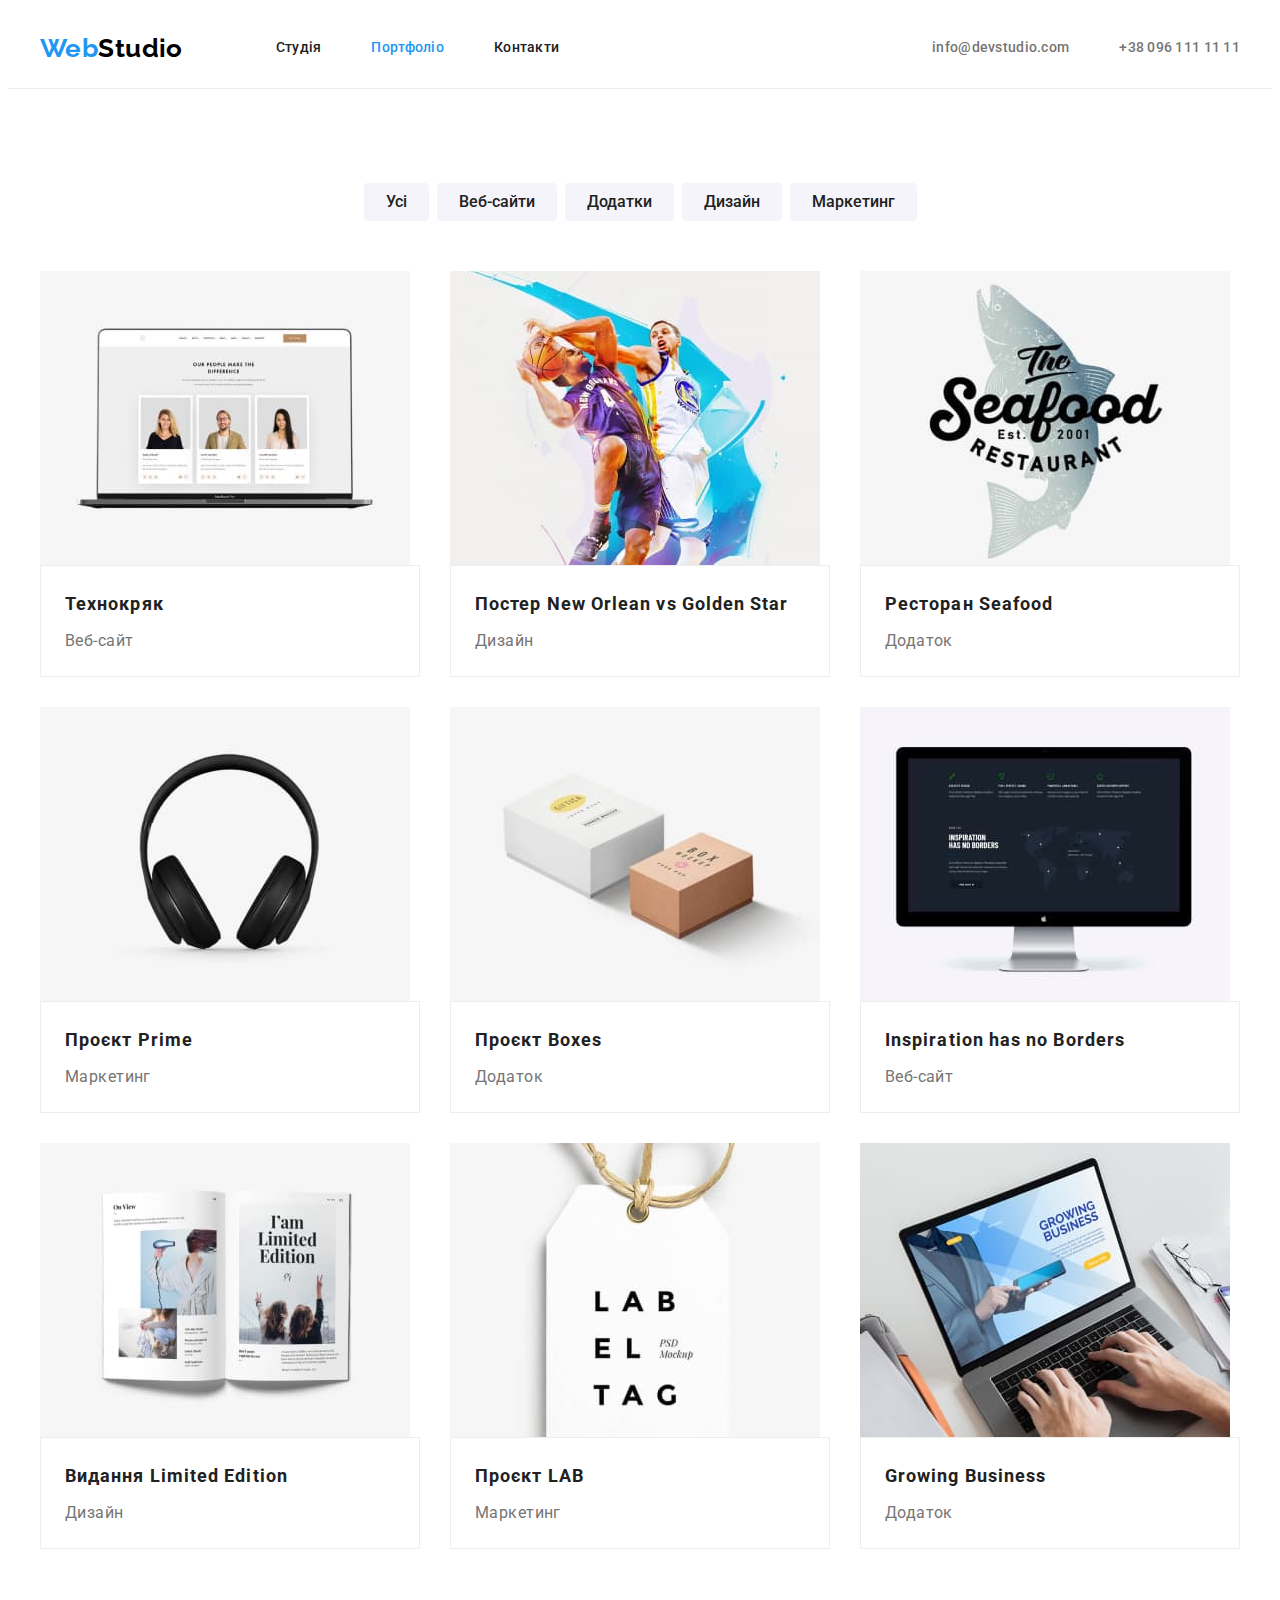
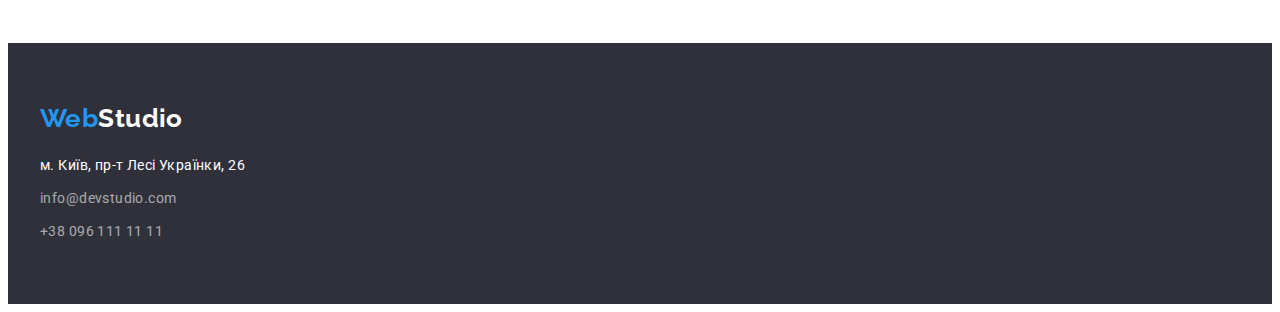
==== portfolio.html @ 96fea526 "initial commit" ====
<!DOCTYPE html>
<html lang="uk">

<head>
  <meta charset="UTF-8" />
  <meta http-equiv="X-UA-Compatible" content="IE=edge" />
  <meta name="viewport" content="width=device-width, initial-scale=1.0" />
  <title>Портфоліо</title>
  <link rel="preconnect" href="https://fonts.googleapis.com" />
  <link rel="preconnect" href="https://fonts.gstatic.com" crossorigin />
  <link href="https://fonts.googleapis.com/css2?family=Raleway:wght@700&family=Roboto:wght@400;500;700;900&display=swap"
    rel="stylesheet" />
  <link rel="stylesheet" href="https://cdnjs.cloudflare.com/ajax/libs/modern-normalize/1.1.0/modern-normalize.min.css"
    integrity="sha512-wpPYUAdjBVSE4KJnH1VR1HeZfpl1ub8YT/NKx4PuQ5NmX2tKuGu6U/JRp5y+Y8XG2tV+wKQpNHVUX03MfMFn9Q=="
    crossorigin="anonymous" referrerpolicy="no-referrer" />
  <link rel="stylesheet" href="./css/styles.css" />
</head>

<body>
  <header class="header">
    <div class="container">
      <nav class="header-nav">
        <a class="header-logo link" href="./index.html" lang="en"><span class="logo-accent">Web</span>Studio</a>
        <ul class="nav-list list">
          <li class="nav-item"><a class="nav-link link" href="./index.html">Студія</a></li>
          <li class="nav-item"><a class="nav-link link current" href="./portfolio.html">Портфоліо</a></li>
          <li class="nav-item"><a class="nav-link link" href="#">Контакти</a></li>
        </ul>
      </nav>
      <ul class="nav-contacts list">
        <li class="nav-item"><a class="nav-link link" href="mailto:info@devstudio.com">info@devstudio.com</a>
        </li>
        <li class="nav-item"><a class="nav-link link" href="tel:+380961111111">+38 096 111 11 11</a></li>
      </ul>
    </div>
  </header>
  <main>
    <section class="portfolio section">
      <div class="container">
        <h2 class="visually-hidden">Портфоліо</h2>
        <ul class="portfolio-filter list">
          <li class="portfolio-filter-item">
            <button class="portfolio-filter-button btn" type="button">Усі</button>
          </li>
          <li class="portfolio-filter-item">
            <button class="portfolio-filter-button btn" type="button">Веб-сайти</button>
          </li>
          <li class="portfolio-filter-item">
            <button class="portfolio-filter-button btn" type="button">Додатки</button>
          </li>
          <li class="portfolio-filter-item">
            <button class="portfolio-filter-button btn" type="button">Дизайн</button>
          </li>
          <li class="portfolio-filter-item">
            <button class="portfolio-filter-button btn" type="button">Маркетинг</button>
          </li>
        </ul>
        <ul class="portfolio-list list">
          <li class="portfolio-item">
            <img src="./images/technocrack.jpg" alt="Технокряк" width="370" />
            <div class="portfolio-item-text">
              <h3 class="portfolio-title">Технокряк</h3>
              <p class="portfolio-text">Веб-сайт</p>
            </div>
          </li>
          <li class="portfolio-item">
            <img src="./images/no_vs_gs.jpg" alt="Постер New Orlean vs Golden Star" width="370" />
            <div class="portfolio-item-text">
              <h3 class="portfolio-title">Постер New Orlean vs Golden Star</h3>
              <p class="portfolio-text">Дизайн</p>
            </div>
          </li>
          <li class="portfolio-item">
            <img src="./images/seafood.jpg" alt="Ресторан Seafood" width="370" />
            <div class="portfolio-item-text">
              <h3 class="portfolio-title">Ресторан Seafood</h3>
              <p class="portfolio-text">Додаток</p>
            </div>
          </li>
          <li class="portfolio-item">
            <img src="./images/prime.jpg" alt="Проєкт Prime" width="370" />
            <div class="portfolio-item-text">
              <h3 class="portfolio-title">Проєкт Prime</h3>
              <p class="portfolio-text">Маркетинг</p>
            </div>
          </li>
          <li class="portfolio-item">
            <img src="./images/boxes.jpg" alt="Проєкт Boxes" width="370" />
            <div class="portfolio-item-text">
              <h3 class="portfolio-title">Проєкт Boxes</h3>
              <p class="portfolio-text">Додаток</p>
            </div>
          </li>
          <li class="portfolio-item">
            <img src="./images/noborders.jpg" alt="Inspiration has no Borders" width="370" />
            <div class="portfolio-item-text">
              <h3 class="portfolio-title">Inspiration has no Borders</h3>
              <p class="portfolio-text">Веб-сайт</p>
            </div>
          </li>
          <li class="portfolio-item">
            <img src="./images/limited_edition.jpg" alt="Видання Limited Edition" width="370" />
            <div class="portfolio-item-text">
              <h3 class="portfolio-title">Видання Limited Edition</h3>
              <p class="portfolio-text">Дизайн</p>
            </div>
          </li>
          <li class="portfolio-item">
            <img src="./images/lab.jpg" alt="Проєкт LAB" width="370" />
            <div class="portfolio-item-text">
              <h3 class="portfolio-title">Проєкт LAB</h3>
              <p class="portfolio-text">Маркетинг</p>
            </div>
          </li>
          <li class="portfolio-item">
            <img src="./images/growing_business.jpg" alt="Growing Business" width="370" />
            <div class="portfolio-item-text">
              <h3 class="portfolio-title">Growing Business</h3>
              <p class="portfolio-text">Додаток</p>
            </div>
          </li>
        </ul>
      </div>

    </section>
  </main>
  <footer class="footer">
    <div class="container">
      <a class="footer-logo link" href="./index.html" lang="en"><span class="logo-accent">Web</span>Studio</a>
      <address class="footer-address">
        <ul class="list">
          <li class="footer-contacts-item">
            <a class="footer-postal link" href="https://goo.gl/maps/XaBxfudeR8YshsFn6" target="_blank"
              rel="nofollow noreferrer noopener">м. Київ, пр-т Лесі Українки, 26</a>
          </li>
          <li class="footer-contacts-item">
            <a class="footer-contacts link" href="mailto:info@devstudio.com">info@devstudio.com</a>
          </li>
          <li class="footer-contacts-item"><a class="footer-contacts link" href="tel:+380961111111">+38 096 111 11
              11</a></li>
        </ul>
      </address>
    </div>
  </footer>
</body>

</html>
---- css/styles.css ----
/* global reset */
h1,
h2,
h3,
h4,
h5,
h6,
p,
ul,
li {
  margin: 0;
  padding: 0;
  border: 0;
  font-size: 100%;
  font: inherit;
  vertical-align: baseline;
}

a,
img {
  display: block;
  max-width: 100%;
  height: auto;
}

/* general syles */
:root {
  --main-font: 'Roboto', sans-serif;
  --second-font: 'Raleway', sans-serif;

  --main-color: #757575;
  --second-color: #212121;
  --accent-color: #2196f3;
  --accent-second-color: #188ce8;
  --foreground-second-color: rgba(255, 255, 255, 0.6);
  --background-color: #ffffff;
  --background-second-color: #2f303a;
  --background-third-color: #f5f4fa;

  --card-set-gap: 30px;
}

body {
  font-family: var(--main-font);
  font-size: 14px;
  line-height: 1.71;
  letter-spacing: 0.03em;
  color: var(--main-color);
}

.list {
  list-style: none;
}

.link {
  color: inherit;
  text-decoration: none;
}

.link:visited {
  color: inherit;
}

.link:hover,
.link:focus {
  color: var(--accent-color);
}

.btn {
  font-family: inherit;
}

.visually-hidden {
  position: absolute;
  width: 1px;
  height: 1px;
  margin: -1px;
  border: 0;
  padding: 0;
  white-space: nowrap;
  clip-path: inset(100%);
  overflow: hidden;
}

.container {
  width: 1200px;
  padding: 0 15px;
  margin: 0 auto;
}

/* studio styles */

.header {
  border-bottom: 1px solid #ececec;

  background-color: var(--background-color);
}

.header > .container {
  display: flex;
  align-items: center;
  justify-content: space-between;
}

.header-nav {
  display: flex;
  align-items: center;
}

.header-logo {
  margin-right: 93px;
}

.header-logo.link {
  font-family: var(--second-font);
  color: #000000;
  font-weight: 700;
  font-size: 26px;
  line-height: 1.19;
}

.logo-accent {
  color: var(--accent-color);
}

.nav-list {
  display: flex;
  font-weight: 500;
  font-size: 14px;
  line-height: 1.14;
  letter-spacing: 0.02em;
  color: var(--second-color);
}

.nav-link {
  padding: 32px 0;
}

.nav-item:not(:last-child) {
  margin-right: 50px;
}

.current.link {
  color: var(--accent-color);
}

.nav-contacts {
  display: flex;
  font-weight: 500;
  font-size: 14px;
  line-height: 1.14;
  letter-spacing: 0.02em;
}

.section {
  padding: 94px 0;
}

.hero {
  padding-top: 200px;
  padding-bottom: 200px;

  background-color: var(--background-second-color);
}

.hero > .container {
  text-align: center;
}

.hero-title {
  font-weight: 900;
  font-size: 44px;
  line-height: 1.36;
  letter-spacing: 0.06em;
  text-transform: uppercase;
  max-width: 15em;
  margin-left: auto;
  margin-right: auto;
  margin-bottom: 30px;

  color: var(--background-color);
}

.hero-button {
  cursor: pointer;

  font-weight: 700;
  font-size: 16px;
  line-height: 1.88;
  color: var(--background-color);
  letter-spacing: 0.06em;
  padding: 10px 32px;

  box-shadow: 0px 4px 4px rgba(0, 0, 0, 0.15);
  border-radius: 4px;
  border: none;

  background-color: var(--accent-color);
}

.hero-button:hover,
.hero-button:focus,
.hero-button:active {
  background-color: var(--accent-second-color);
}

.benefits-list {
  display: flex;
}

.benefits {
  background-color: var(--background-color);
}

.benefits-title {
  font-weight: 700;
  font-size: 14px;
  line-height: 1.14;
  text-transform: uppercase;
  margin-bottom: 10px;

  color: var(--second-color);
}

.benefits-item {
  flex-basis: 270px;
}

.benefits-item:not(:last-child) {
  margin-right: 30px;
}

.about {
  padding-top: 0;

  background-color: var(--background-color);
}

.about-title,
.team-title {
  font-weight: 700;
  font-size: 36px;
  line-height: 1.17;
  text-align: center;
  margin-bottom: 50px;

  color: var(--second-color);
}

.about-list {
  display: flex;
}

.about-item:not(:last-child) {
  margin-right: 30px;
}

.team {
  background-color: var(--background-third-color);
}

.team-member-list {
  display: flex;
}

.team-member-item:not(:last-child) {
  margin-right: 30px;
}

.team-member-item {
  background-color: var(--background-color);
  text-align: center;
  box-shadow: 0px 1px 3px rgba(0, 0, 0, 0.12), 0px 1px 1px rgba(0, 0, 0, 0.14),
    0px 2px 1px rgba(0, 0, 0, 0.2);
  border-radius: 0px 0px 4px 4px;
}

.team-member-text {
  padding-top: 30px;
  padding-bottom: 30px;
}

.team-member-name {
  font-weight: 500;
  font-size: 16px;
  line-height: 1.19;
  margin-bottom: 10px;

  color: var(--second-color);
}

.team-member {
  font-size: 16px;
  line-height: 1.19;
}

/* portfolio styles */

.portfolio {
  background-color: var(--background-color);
}

.portfolio-filter {
  display: flex;
  margin-bottom: 50px;
  justify-content: center;
}

.portfolio-filter-item:not(:last-child) {
  margin-right: 8px;
}

.portfolio-filter-button {
  cursor: poixnter;

  font-weight: 500;
  font-size: 16px;
  line-height: 1.62;
  padding: 6px 22px;

  color: var(--second-color);
  background-color: var(--background-third-color);

  border-radius: 4px;
  border: none;
}

.portfolio-filter-button:hover,
.portfolio-filter-button:focus,
.portfolio-filter-button:active {
  color: var(--background-color);

  background-color: var(--accent-color);
  box-shadow: 0px 3px 1px rgba(0, 0, 0, 0.1), 0px 1px 2px rgba(0, 0, 0, 0.08),
    0px 2px 2px rgba(0, 0, 0, 0.12);
}

.portfolio-list {
  display: flex;
  flex-wrap: wrap;
  margin-right: calc(-1 * var(--card-set-gap));
  margin-bottom: calc(-1 * var(--card-set-gap));
}

.portfolio-item {
  flex-basis: calc(100% / 3 - var(--card-set-gap));
  margin-right: var(--card-set-gap);
  margin-bottom: var(--card-set-gap);
}

.portfolio-item-text {
  border: 1px solid #eeeeee;
  padding: 20px 24px;
}

.portfolio-title {
  font-weight: 700;
  font-size: 18px;
  line-height: 2;
  letter-spacing: 0.06em;
  margin-bottom: 4px;

  color: var(--second-color);
}

.portfolio-text {
  font-size: 16px;
  line-height: 1.88;
}

/* footer styles */

.footer {
  padding-top: 60px;
  padding-bottom: 60px;

  background-color: var(--background-second-color);
}

.footer-logo.link {
  font-family: var(--second-font);
  font-weight: 700;
  font-size: 26px;
  line-height: 1.19;
  margin-bottom: 20px;

  color: var(--background-color);
}

.footer-contacts-item:not(:last-child) {
  margin-bottom: 9px;
}

.footer-address {
  font-style: normal;
}

.footer-postal.link {
  color: var(--background-color);
}

.footer-contacts.link {
  color: var(--foreground-second-color);
}
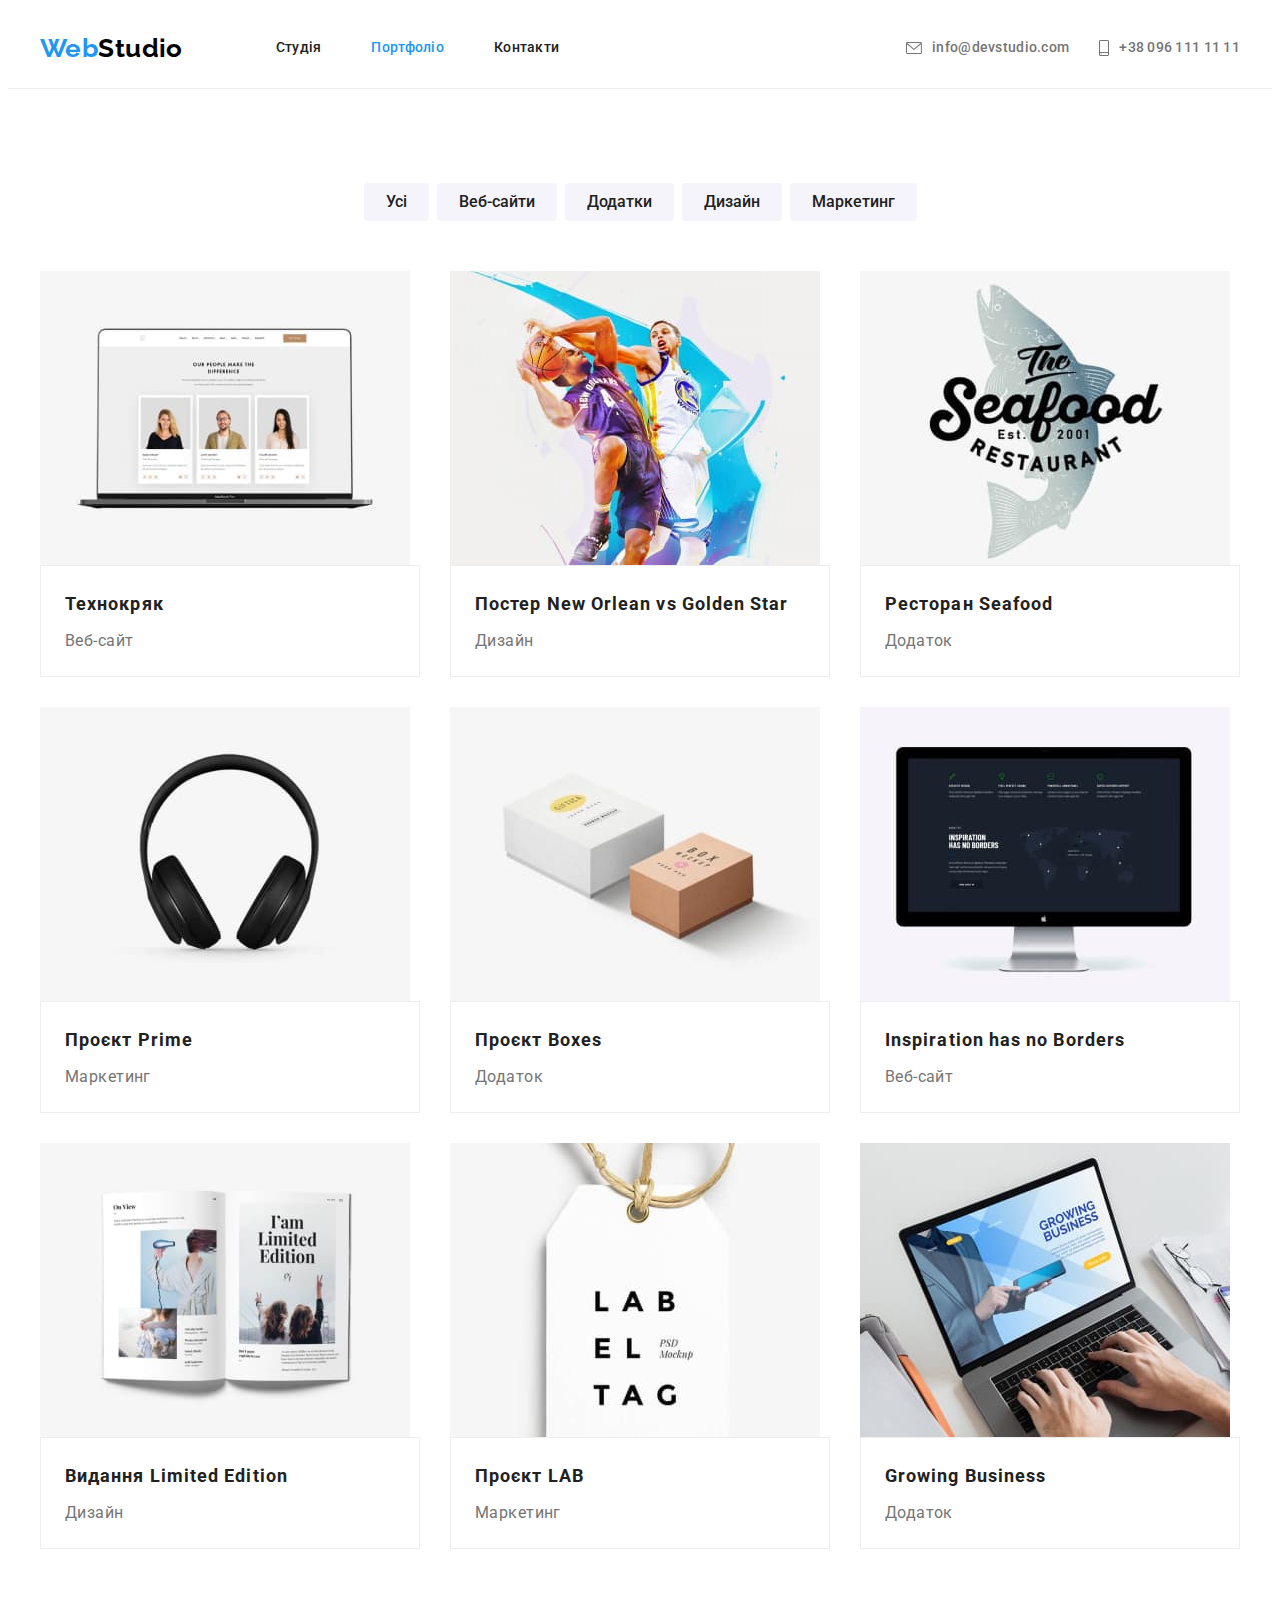
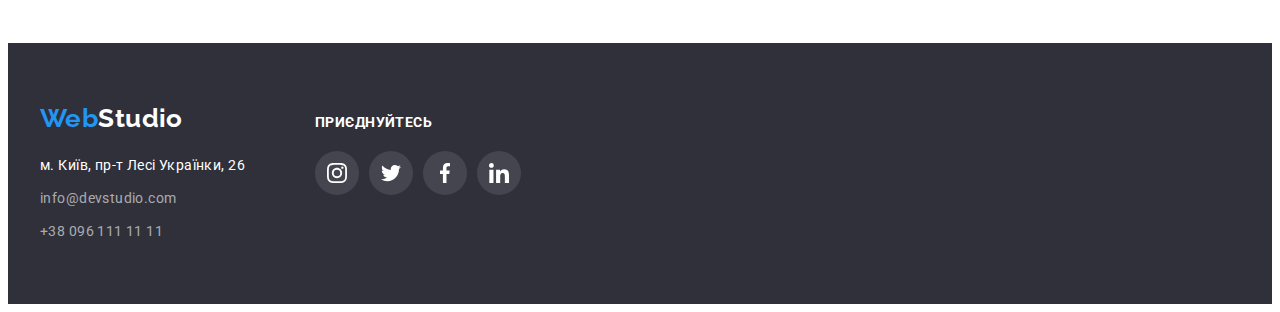
==== commit 8fc27c46: "added decoration elements" ====
--- a/portfolio.html
+++ b/portfolio.html
@@ -28,9 +28,23 @@
         </ul>
       </nav>
       <ul class="nav-contacts list">
-        <li class="nav-item"><a class="nav-link link" href="mailto:info@devstudio.com">info@devstudio.com</a>
+        <li class="nav-item"><a class="nav-link link" href="mailto:info@devstudio.com">
+            <div class="nav-contacts-wrapper">
+              <svg class="nav-item-icon" width="16" height="12">
+                <use href="./images/icons.svg#envelope"></use>
+              </svg>
+              <p>info@devstudio.com</p>
+            </div>
+          </a>
         </li>
-        <li class="nav-item"><a class="nav-link link" href="tel:+380961111111">+38 096 111 11 11</a></li>
+        <li class="nav-item"><a class="nav-link link" href="tel:+380961111111">
+            <div class="nav-contacts-wrapper">
+              <svg class="nav-item-icon" width="10" height="16">
+                <use href="./images/icons.svg#smartphone"></use>
+              </svg>
+              <p>+38 096 111 11 11</p>
+            </div>
+          </a></li>
       </ul>
     </div>
   </header>
@@ -57,67 +71,85 @@
         </ul>
         <ul class="portfolio-list list">
           <li class="portfolio-item">
-            <img src="./images/technocrack.jpg" alt="Технокряк" width="370" />
-            <div class="portfolio-item-text">
-              <h3 class="portfolio-title">Технокряк</h3>
-              <p class="portfolio-text">Веб-сайт</p>
-            </div>
-          </li>
-          <li class="portfolio-item">
-            <img src="./images/no_vs_gs.jpg" alt="Постер New Orlean vs Golden Star" width="370" />
-            <div class="portfolio-item-text">
-              <h3 class="portfolio-title">Постер New Orlean vs Golden Star</h3>
-              <p class="portfolio-text">Дизайн</p>
-            </div>
-          </li>
-          <li class="portfolio-item">
-            <img src="./images/seafood.jpg" alt="Ресторан Seafood" width="370" />
-            <div class="portfolio-item-text">
-              <h3 class="portfolio-title">Ресторан Seafood</h3>
-              <p class="portfolio-text">Додаток</p>
-            </div>
-          </li>
-          <li class="portfolio-item">
-            <img src="./images/prime.jpg" alt="Проєкт Prime" width="370" />
-            <div class="portfolio-item-text">
-              <h3 class="portfolio-title">Проєкт Prime</h3>
-              <p class="portfolio-text">Маркетинг</p>
-            </div>
-          </li>
-          <li class="portfolio-item">
-            <img src="./images/boxes.jpg" alt="Проєкт Boxes" width="370" />
-            <div class="portfolio-item-text">
-              <h3 class="portfolio-title">Проєкт Boxes</h3>
-              <p class="portfolio-text">Додаток</p>
-            </div>
-          </li>
-          <li class="portfolio-item">
-            <img src="./images/noborders.jpg" alt="Inspiration has no Borders" width="370" />
-            <div class="portfolio-item-text">
-              <h3 class="portfolio-title">Inspiration has no Borders</h3>
-              <p class="portfolio-text">Веб-сайт</p>
-            </div>
-          </li>
-          <li class="portfolio-item">
-            <img src="./images/limited_edition.jpg" alt="Видання Limited Edition" width="370" />
-            <div class="portfolio-item-text">
-              <h3 class="portfolio-title">Видання Limited Edition</h3>
-              <p class="portfolio-text">Дизайн</p>
-            </div>
-          </li>
-          <li class="portfolio-item">
-            <img src="./images/lab.jpg" alt="Проєкт LAB" width="370" />
-            <div class="portfolio-item-text">
-              <h3 class="portfolio-title">Проєкт LAB</h3>
-              <p class="portfolio-text">Маркетинг</p>
-            </div>
-          </li>
-          <li class="portfolio-item">
-            <img src="./images/growing_business.jpg" alt="Growing Business" width="370" />
-            <div class="portfolio-item-text">
-              <h3 class="portfolio-title">Growing Business</h3>
-              <p class="portfolio-text">Додаток</p>
-            </div>
+            <a href="#" class="portfolio-link link">
+              <img src="./images/technocrack.jpg" alt="Технокряк" width="370" />
+              <div class="portfolio-item-text">
+                <h3 class="portfolio-title">Технокряк</h3>
+                <p class="portfolio-text">Веб-сайт</p>
+              </div>
+            </a>
+          </li>
+          <li class="portfolio-item">
+            <a href="#" class="portfolio-link link">
+              <img src="./images/no_vs_gs.jpg" alt="Постер New Orlean vs Golden Star" width="370" />
+              <div class="portfolio-item-text">
+                <h3 class="portfolio-title">Постер New Orlean vs Golden Star</h3>
+                <p class="portfolio-text">Дизайн</p>
+              </div>
+            </a>
+          </li>
+          <li class="portfolio-item">
+            <a href="#" class="portfolio-link link">
+              <img src="./images/seafood.jpg" alt="Ресторан Seafood" width="370" />
+              <div class="portfolio-item-text">
+                <h3 class="portfolio-title">Ресторан Seafood</h3>
+                <p class="portfolio-text">Додаток</p>
+              </div>
+            </a>
+          </li>
+          <li class="portfolio-item">
+            <a href="#" class="portfolio-link link">
+              <img src="./images/prime.jpg" alt="Проєкт Prime" width="370" />
+              <div class="portfolio-item-text">
+                <h3 class="portfolio-title">Проєкт Prime</h3>
+                <p class="portfolio-text">Маркетинг</p>
+              </div>
+            </a>
+          </li>
+          <li class="portfolio-item">
+            <a href="#" class="portfolio-link link">
+              <img src="./images/boxes.jpg" alt="Проєкт Boxes" width="370" />
+              <div class="portfolio-item-text">
+                <h3 class="portfolio-title">Проєкт Boxes</h3>
+                <p class="portfolio-text">Додаток</p>
+              </div>
+            </a>
+          </li>
+          <li class="portfolio-item">
+            <a href="#" class="portfolio-link link">
+              <img src="./images/noborders.jpg" alt="Inspiration has no Borders" width="370" />
+              <div class="portfolio-item-text">
+                <h3 class="portfolio-title">Inspiration has no Borders</h3>
+                <p class="portfolio-text">Веб-сайт</p>
+              </div>
+            </a>
+          </li>
+          <li class="portfolio-item">
+            <a href="#" class="portfolio-link link">
+              <img src="./images/limited_edition.jpg" alt="Видання Limited Edition" width="370" />
+              <div class="portfolio-item-text">
+                <h3 class="portfolio-title">Видання Limited Edition</h3>
+                <p class="portfolio-text">Дизайн</p>
+              </div>
+            </a>
+          </li>
+          <li class="portfolio-item">
+            <a href="#" class="portfolio-link link">
+              <img src="./images/lab.jpg" alt="Проєкт LAB" width="370" />
+              <div class="portfolio-item-text">
+                <h3 class="portfolio-title">Проєкт LAB</h3>
+                <p class="portfolio-text">Маркетинг</p>
+              </div>
+            </a>
+          </li>
+          <li class="portfolio-item">
+            <a href="#" class="portfolio-link link">
+              <img src="./images/growing_business.jpg" alt="Growing Business" width="370" />
+              <div class="portfolio-item-text">
+                <h3 class="portfolio-title">Growing Business</h3>
+                <p class="portfolio-text">Додаток</p>
+              </div>
+            </a>
           </li>
         </ul>
       </div>
@@ -126,20 +158,55 @@
   </main>
   <footer class="footer">
     <div class="container">
-      <a class="footer-logo link" href="./index.html" lang="en"><span class="logo-accent">Web</span>Studio</a>
-      <address class="footer-address">
-        <ul class="list">
-          <li class="footer-contacts-item">
-            <a class="footer-postal link" href="https://goo.gl/maps/XaBxfudeR8YshsFn6" target="_blank"
-              rel="nofollow noreferrer noopener">м. Київ, пр-т Лесі Українки, 26</a>
-          </li>
-          <li class="footer-contacts-item">
-            <a class="footer-contacts link" href="mailto:info@devstudio.com">info@devstudio.com</a>
-          </li>
-          <li class="footer-contacts-item"><a class="footer-contacts link" href="tel:+380961111111">+38 096 111 11
-              11</a></li>
-        </ul>
-      </address>
+      <div class="footer-contacts-wrapper">
+        <a class="footer-logo link" href="./index.html" lang="en"><span class="logo-accent">Web</span>Studio</a>
+        <address class="footer-address">
+          <ul class="list">
+            <li class="footer-contacts-item">
+              <a class="footer-postal link" href="https://goo.gl/maps/XaBxfudeR8YshsFn6" target="_blank"
+                rel="nofollow noreferrer noopener">м. Київ, пр-т Лесі Українки, 26</a>
+            </li>
+            <li class="footer-contacts-item">
+              <a class="footer-contacts link" href="mailto:info@devstudio.com">info@devstudio.com</a>
+            </li>
+            <li class="footer-contacts-item"><a class="footer-contacts link" href="tel:+380961111111">+38 096 111 11
+                11</a></li>
+          </ul>
+        </address>
+      </div>
+      <div class="footer-socials-wrapper">
+        <h3 class="footer-socials-title">Приєднуйтесь</h3>
+        <ul class="footer-social-list list">
+          <li class="footer-social-item">
+            <a href="#" class="footer-social-link link">
+              <svg class="footer-social-icon" width="20" height="20">
+                <use href="./images/icons.svg#instagram"></use>
+              </svg>
+            </a>
+          </li>
+          <li class="footer-social-item">
+            <a href="#" class="footer-social-link link">
+              <svg class="footer-social-icon" width="20" height="20">
+                <use href="./images/icons.svg#twitter"></use>
+              </svg>
+            </a>
+          </li>
+          <li class="footer-social-item">
+            <a href="#" class="footer-social-link link">
+              <svg class="footer-social-icon" width="20" height="20">
+                <use href="./images/icons.svg#facebook"></use>
+              </svg>
+            </a>
+          </li>
+          <li class="footer-social-item">
+            <a href="#" class="footer-social-link link">
+              <svg class="footer-social-icon" width="20" height="20">
+                <use href="./images/icons.svg#linkedin"></use>
+              </svg>
+            </a>
+          </li>
+        </ul>
+      </div>
     </div>
   </footer>
 </body>
--- a/css/styles.css
+++ b/css/styles.css
@@ -17,7 +17,8 @@
 }
 
 a,
-img {
+img,
+svg {
   display: block;
   max-width: 100%;
   height: auto;
@@ -25,8 +26,8 @@
 
 /* general syles */
 :root {
-  --main-font: 'Roboto', sans-serif;
-  --second-font: 'Raleway', sans-serif;
+  --main-font: "Roboto", sans-serif;
+  --second-font: "Raleway", sans-serif;
 
   --main-color: #757575;
   --second-color: #212121;
@@ -36,6 +37,8 @@
   --background-color: #ffffff;
   --background-second-color: #2f303a;
   --background-third-color: #f5f4fa;
+  --icons-link-color: #afb1b8;
+  --icons-background-color: rgba(255, 255, 255, 0.1);
 
   --card-set-gap: 30px;
 }
@@ -130,14 +133,11 @@
   line-height: 1.14;
   letter-spacing: 0.02em;
   color: var(--second-color);
+  gap: 50px;
 }
 
 .nav-link {
   padding: 32px 0;
-}
-
-.nav-item:not(:last-child) {
-  margin-right: 50px;
 }
 
 .current.link {
@@ -150,6 +150,17 @@
   font-size: 14px;
   line-height: 1.14;
   letter-spacing: 0.02em;
+  gap: 30px;
+}
+
+.nav-contacts-wrapper {
+  display: flex;
+  align-items: center;
+}
+
+.nav-item-icon {
+  margin-right: 10px;
+  fill: currentColor;
 }
 
 .section {
@@ -161,6 +172,12 @@
   padding-bottom: 200px;
 
   background-color: var(--background-second-color);
+  background-image: linear-gradient(
+      rgba(47, 48, 58, 0.4),
+      rgba(47, 48, 58, 0.4)
+    ),
+    url("../images/hero.jpg");
+  background-size: cover;
 }
 
 .hero > .container {
@@ -206,11 +223,30 @@
 
 .benefits-list {
   display: flex;
+  gap: 30px;
 }
 
 .benefits {
   background-color: var(--background-color);
 }
+
+.benefits-icon-wrapper {
+  display: flex;
+  justify-content: center;
+  align-items: center;
+  width: 100%;
+  padding-top: 25px;
+  padding-bottom: 25px;
+  margin-bottom: 30px;
+  border-radius: 4px;
+
+  background-color: var(--background-third-color);
+}
+/* 
+.benefits-icon-wrapper:hover {
+  box-shadow: 0px 4px 4px 0px rgba(0, 0, 0, 0.25);
+  border: 1px solid;
+} */
 
 .benefits-title {
   font-weight: 700;
@@ -226,10 +262,6 @@
   flex-basis: 270px;
 }
 
-.benefits-item:not(:last-child) {
-  margin-right: 30px;
-}
-
 .about {
   padding-top: 0;
 
@@ -237,7 +269,8 @@
 }
 
 .about-title,
-.team-title {
+.team-title,
+.customers-title {
   font-weight: 700;
   font-size: 36px;
   line-height: 1.17;
@@ -249,10 +282,7 @@
 
 .about-list {
   display: flex;
-}
-
-.about-item:not(:last-child) {
-  margin-right: 30px;
+  gap: 30px;
 }
 
 .team {
@@ -261,10 +291,7 @@
 
 .team-member-list {
   display: flex;
-}
-
-.team-member-item:not(:last-child) {
-  margin-right: 30px;
+  gap: 30px;
 }
 
 .team-member-item {
@@ -276,8 +303,7 @@
 }
 
 .team-member-text {
-  padding-top: 30px;
-  padding-bottom: 30px;
+  padding: 30px 32px;
 }
 
 .team-member-name {
@@ -292,6 +318,56 @@
 .team-member {
   font-size: 16px;
   line-height: 1.19;
+  margin-bottom: 16px;
+}
+
+.team-social-list {
+  display: flex;
+  justify-content: space-between;
+  align-items: center;
+}
+
+.team-social-link {
+  border-radius: 50%;
+  padding: 12px;
+  color: var(--icons-link-color);
+}
+
+.team-social-link:hover {
+  background-color: var(--accent-color);
+  color: var(--background-color);
+}
+
+.team-social-icon {
+  fill: currentColor;
+}
+
+.customers {
+  background-color: var(--background-color);
+}
+
+.customers-list {
+  display: flex;
+  justify-content: space-between;
+  align-items: center;
+}
+
+.customers-link {
+  border: 1px solid var(--icons-link-color);
+  border-radius: 4px;
+  padding: 16px 32px;
+  display: flex;
+  justify-content: center;
+  align-items: center;
+}
+
+.customers-link:hover {
+  border-color: var(--accent-color);
+  color: var(--accent-color);
+}
+
+.customers-icon {
+  fill: currentColor;
 }
 
 /* portfolio styles */
@@ -304,10 +380,7 @@
   display: flex;
   margin-bottom: 50px;
   justify-content: center;
-}
-
-.portfolio-filter-item:not(:last-child) {
-  margin-right: 8px;
+  gap: 8px;
 }
 
 .portfolio-filter-button {
@@ -348,6 +421,13 @@
   margin-bottom: var(--card-set-gap);
 }
 
+.portfolio-link:hover,
+.portfolio-link:active,
+.portfolio-link:focus {
+  box-shadow: 0px 1px 1px rgba(0, 0, 0, 0.12), 0px 4px 4px rgba(0, 0, 0, 0.06),
+    1px 4px 6px rgba(0, 0, 0, 0.16);
+}
+
 .portfolio-item-text {
   border: 1px solid #eeeeee;
   padding: 20px 24px;
@@ -377,6 +457,12 @@
   background-color: var(--background-second-color);
 }
 
+.footer > .container {
+  display: flex;
+  align-items: baseline;
+  gap: 70px;
+}
+
 .footer-logo.link {
   font-family: var(--second-font);
   font-weight: 700;
@@ -402,3 +488,33 @@
 .footer-contacts.link {
   color: var(--foreground-second-color);
 }
+
+.footer-socials-title {
+  font-weight: 700;
+  font-size: 14px;
+  line-height: 1.17;
+  text-transform: uppercase;
+  margin-bottom: 20px;
+
+  color: var(--background-color);
+}
+
+.footer-social-list {
+  display: flex;
+  gap: 10px;
+}
+
+.footer-social-link.link {
+  border-radius: 50%;
+  padding: 12px;
+  color: var(--background-color);
+  background-color: var(--icons-background-color);
+}
+
+.footer-social-link.link:hover {
+  background-color: var(--accent-color);
+}
+
+.footer-social-icon {
+  fill: currentColor;
+}
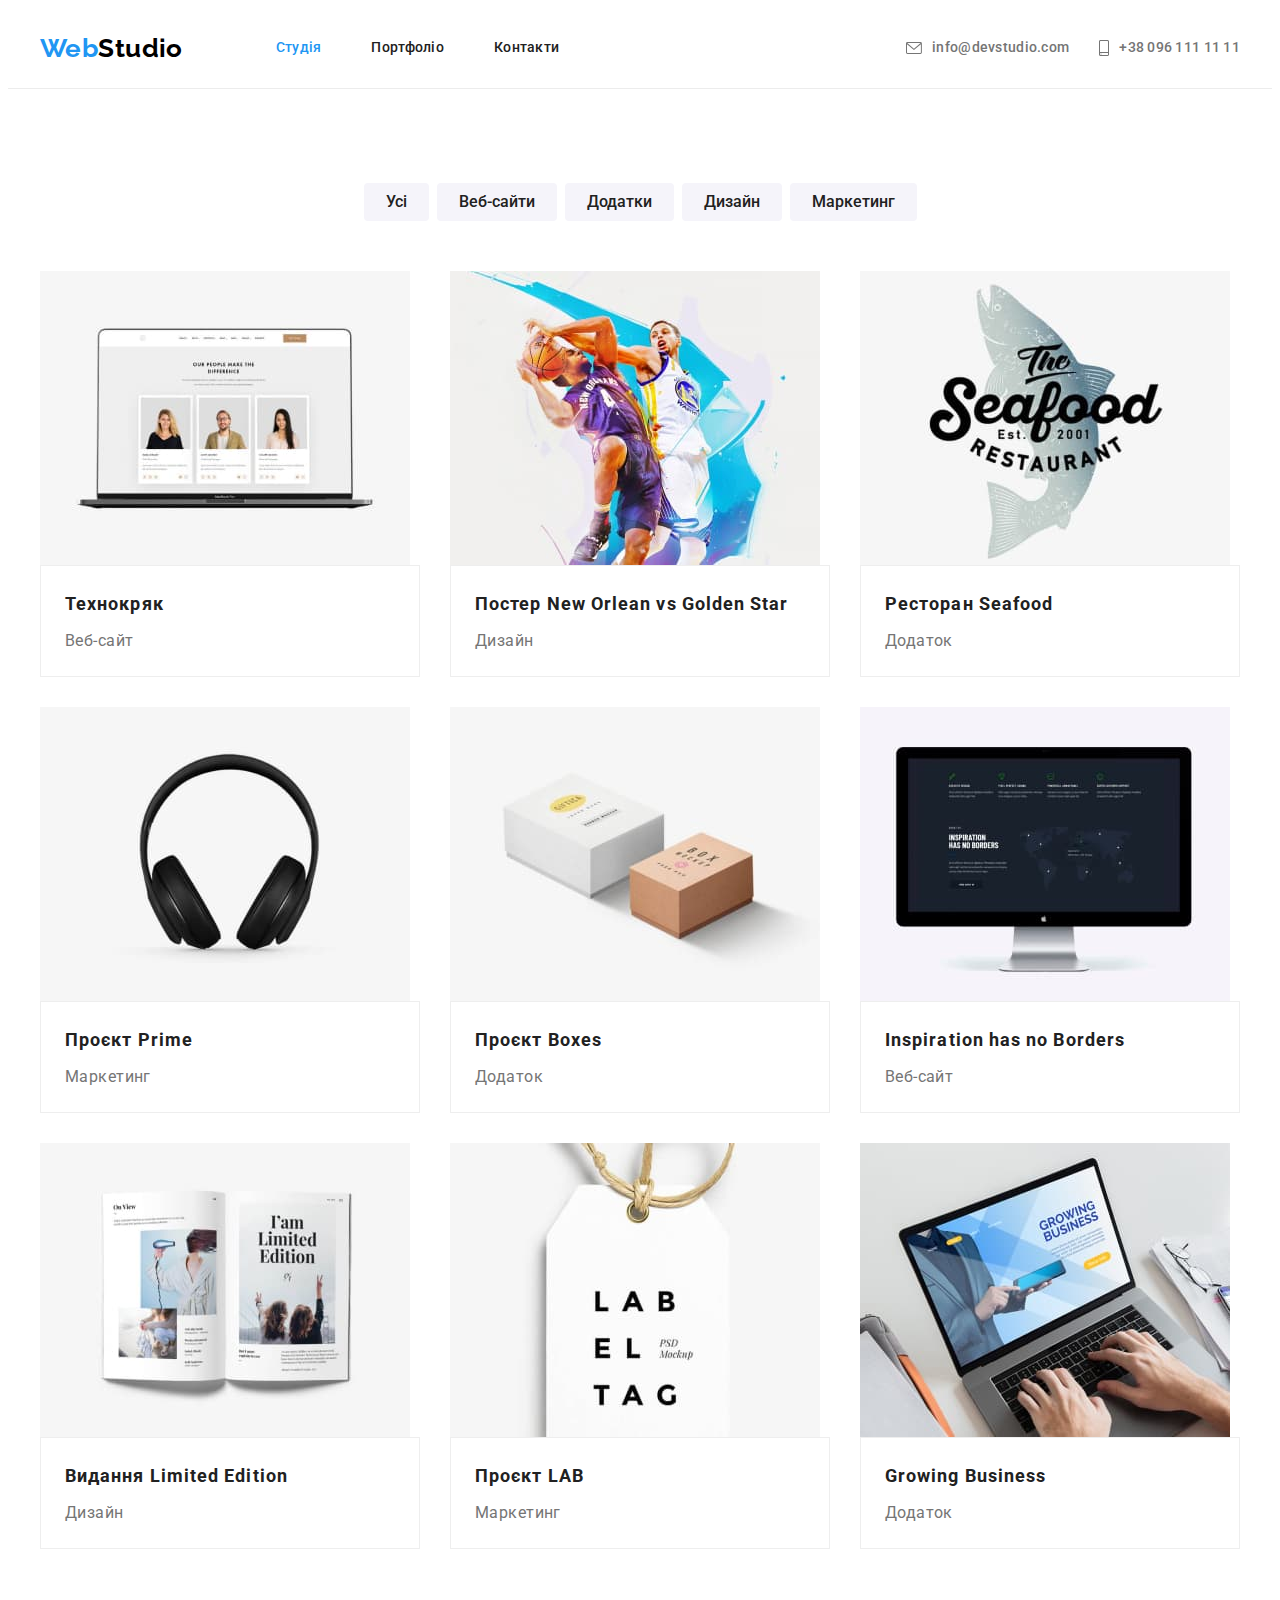
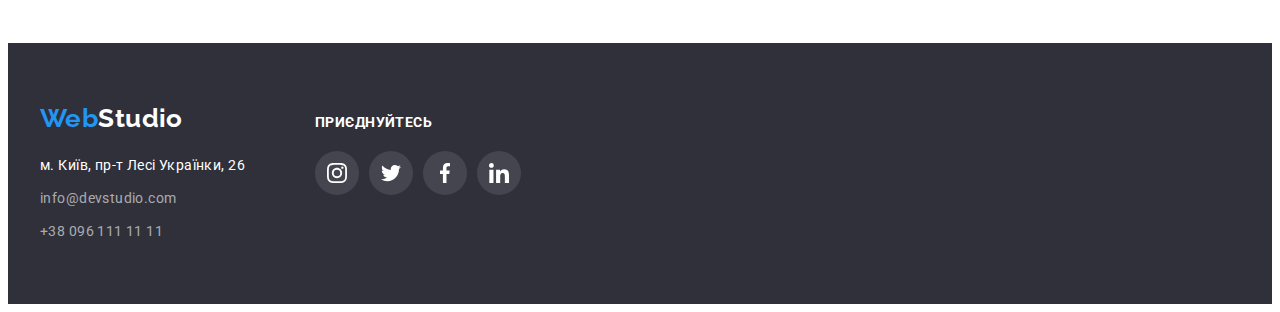
==== commit 26b4e35d: "виправлення зауважень 2" ====
--- a/portfolio.html
+++ b/portfolio.html
@@ -22,8 +22,8 @@
       <nav class="header-nav">
         <a class="header-logo link" href="./index.html" lang="en"><span class="logo-accent">Web</span>Studio</a>
         <ul class="nav-list list">
-          <li class="nav-item"><a class="nav-link link" href="./index.html">Студія</a></li>
-          <li class="nav-item"><a class="nav-link link current" href="./portfolio.html">Портфоліо</a></li>
+          <li class="nav-item"><a class="nav-link link current" href="./index.html">Студія</a></li>
+          <li class="nav-item"><a class="nav-link link" href="./portfolio.html">Портфоліо</a></li>
           <li class="nav-item"><a class="nav-link link" href="#">Контакти</a></li>
         </ul>
       </nav>
@@ -175,7 +175,7 @@
         </address>
       </div>
       <div class="footer-socials-wrapper">
-        <h3 class="footer-socials-title">Приєднуйтесь</h3>
+        <p class="footer-socials-title">Приєднуйтесь</p>
         <ul class="footer-social-list list">
           <li class="footer-social-item">
             <a href="#" class="footer-social-link link">
--- a/css/styles.css
+++ b/css/styles.css
@@ -65,7 +65,8 @@
 }
 
 .link:hover,
-.link:focus {
+.link:focus,
+.link:active {
   color: var(--accent-color);
 }
 
@@ -168,6 +169,8 @@
 }
 
 .hero {
+  width: 1600px;
+  margin: 0 auto;
   padding-top: 200px;
   padding-bottom: 200px;
 
@@ -178,6 +181,8 @@
     ),
     url("../images/hero.jpg");
   background-size: cover;
+  background-repeat: no-repeat;
+  background-position: center;
 }
 
 .hero > .container {
@@ -243,7 +248,9 @@
   background-color: var(--background-third-color);
 }
 /* 
-.benefits-icon-wrapper:hover {
+.benefits-icon-wrapper:hover,
+.benefits-icon-wrapper:focus
+.benefits-icon-wrapper:active {
   box-shadow: 0px 4px 4px 0px rgba(0, 0, 0, 0.25);
   border: 1px solid;
 } */
@@ -327,13 +334,15 @@
   align-items: center;
 }
 
-.team-social-link {
+.team-social-link.link {
   border-radius: 50%;
   padding: 12px;
   color: var(--icons-link-color);
 }
 
-.team-social-link:hover {
+.team-social-link:hover,
+.team-social-link:focus,
+.team-social-link:active {
   background-color: var(--accent-color);
   color: var(--background-color);
 }
@@ -352,7 +361,8 @@
   align-items: center;
 }
 
-.customers-link {
+.customers-link.link {
+  color: var(--icons-link-color);
   border: 1px solid var(--icons-link-color);
   border-radius: 4px;
   padding: 16px 32px;
@@ -361,7 +371,9 @@
   align-items: center;
 }
 
-.customers-link:hover {
+.customers-link:hover,
+.customers-link:focus,
+.customers-link:active {
   border-color: var(--accent-color);
   color: var(--accent-color);
 }
@@ -424,6 +436,7 @@
 .portfolio-link:hover,
 .portfolio-link:active,
 .portfolio-link:focus {
+  color: inherit;
   box-shadow: 0px 1px 1px rgba(0, 0, 0, 0.12), 0px 4px 4px rgba(0, 0, 0, 0.06),
     1px 4px 6px rgba(0, 0, 0, 0.16);
 }
@@ -511,7 +524,9 @@
   background-color: var(--icons-background-color);
 }
 
-.footer-social-link.link:hover {
+.footer-social-link.link:hover,
+.footer-social-link.link:focus,
+.footer-social-link.link:active {
   background-color: var(--accent-color);
 }
 
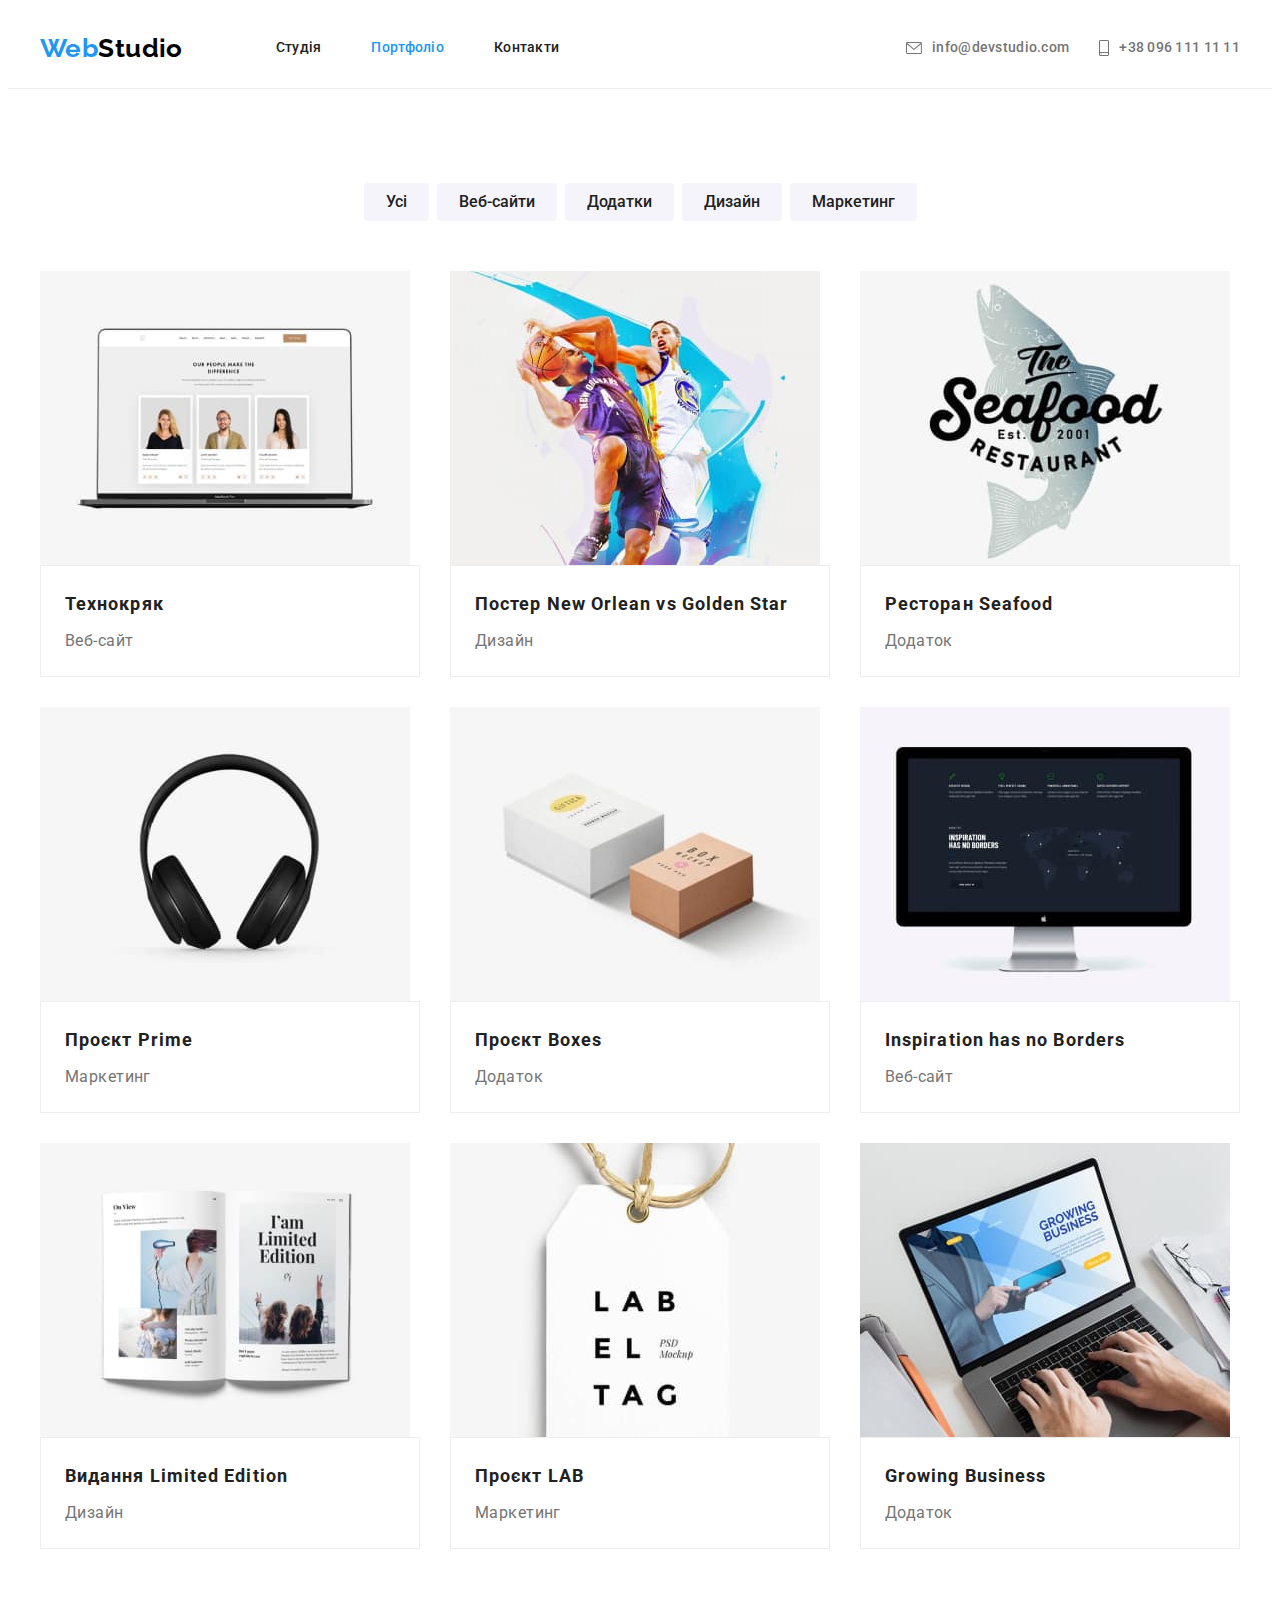
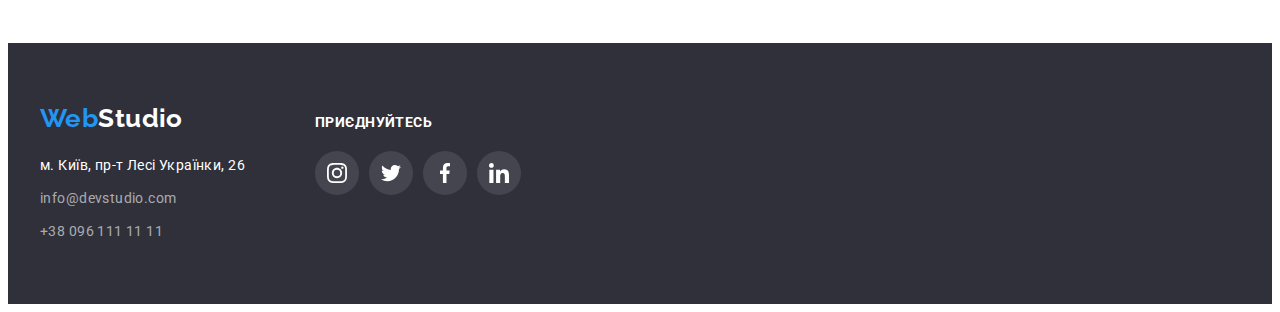
==== commit f7a1009e: "current poftfolio nav link fixed" ====
--- a/portfolio.html
+++ b/portfolio.html
@@ -22,8 +22,8 @@
       <nav class="header-nav">
         <a class="header-logo link" href="./index.html" lang="en"><span class="logo-accent">Web</span>Studio</a>
         <ul class="nav-list list">
-          <li class="nav-item"><a class="nav-link link current" href="./index.html">Студія</a></li>
-          <li class="nav-item"><a class="nav-link link" href="./portfolio.html">Портфоліо</a></li>
+          <li class="nav-item"><a class="nav-link link" href="./index.html">Студія</a></li>
+          <li class="nav-item"><a class="nav-link link current" href="./portfolio.html">Портфоліо</a></li>
           <li class="nav-item"><a class="nav-link link" href="#">Контакти</a></li>
         </ul>
       </nav>
